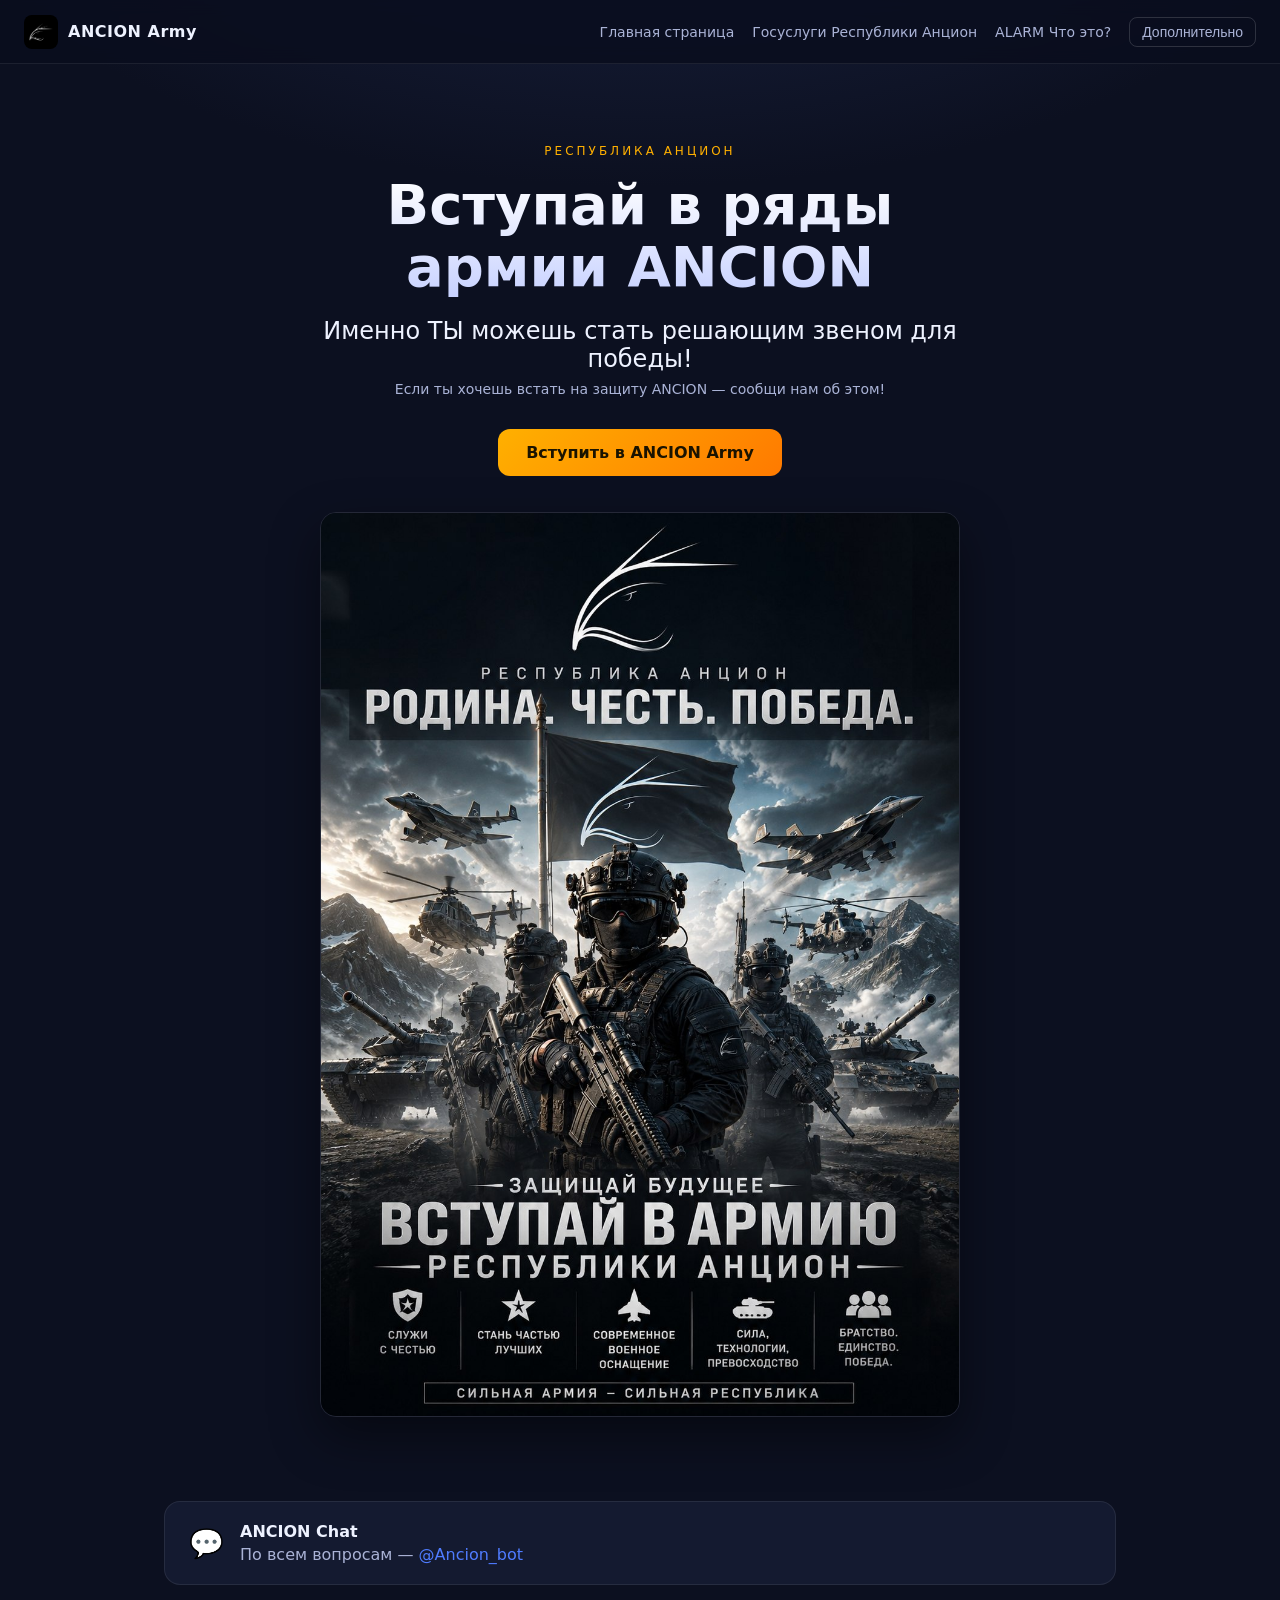
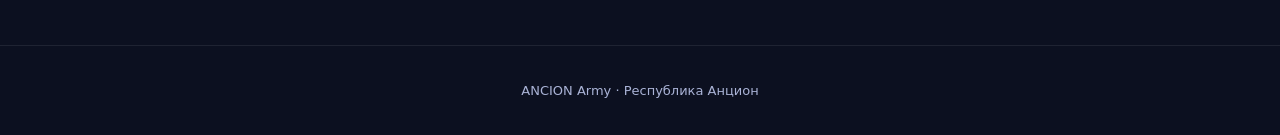
==== index.html @ 1d83d456 "Revert full-screen logo; keep normal-sized header logo" ====
<!doctype html>
<html lang="ru">
<head>
  <meta charset="utf-8">
  <meta name="viewport" content="width=device-width, initial-scale=1">
  <title>ANCION Army</title>
  <link rel="stylesheet" href="styles.css">
</head>
<body>
  <header class="site-header">
    <a class="brand" href="index.html" aria-label="ANCION Army home">
      <img src="logo.jpg" alt="ANCION Army" class="brand-logo">
      <span class="brand-name">ANCION Army</span>
    </a>
    <nav class="nav" aria-label="Main navigation">
      <a href="index.html">Главная страница</a>
      <a href="gosuslugi.html">Госуслуги Республики Анцион</a>
      <a href="alarm.html">ALARM Что это?</a>
      <div class="nav-group">
        <button class="nav-toggle" aria-expanded="false" aria-controls="more-menu">Дополнительно</button>
        <div class="dropdown" id="more-menu" hidden>
          <a href="stats.html">Статистика проекта</a>
          <a href="bank.html">AncionБанк</a>
          <a href="history.html">history</a>
        </div>
      </div>
    </nav>
  </header>

  <main class="page">
    <section class="hero">
      <div class="hero-inner">
        <p class="eyebrow">Республика Анцион</p>
        <h1>Вступай в ряды армии ANCION</h1>
        <p class="lead">Именно ТЫ можешь стать решающим звеном для победы!</p>
        <p class="sublead">Если ты хочешь встать на защиту ANCION — сообщи нам об этом!</p>
        <a class="cta" href="https://t.me/+lCoWDAy3qLc3NzRi">Вступить в ANCION Army</a>
        <img class="hero-banner" src="JoinArmy.jpg" alt="Join ANCION Army">
      </div>
    </section>

    <section class="chat-band">
      <div class="chat-card">
        <span class="chat-icon">💬</span>
        <div>
          <strong>ANCION Chat</strong>
          <p>По всем вопросам — <a href="https://t.me/+lCoWDAy3qLc3NzRi">@Ancion_bot</a></p>
        </div>
      </div>
    </section>
  </main>

  <footer class="site-footer">
    <p>ANCION Army · Республика Анцион</p>
  </footer>

  <script src="main.js"></script>
</body>
</html>
---- styles.css ----
:root {
  --bg: #0c1020;
  --bg-soft: #141a30;
  --accent: #ffb000;
  --accent-2: #4f7cff;
  --text: #eef2ff;
  --muted: #aab3d6;
  --header-h: 64px;
}

* { box-sizing: border-box; }

body {
  margin: 0;
  font-family: "Segoe UI", system-ui, -apple-system, Roboto, sans-serif;
  background: radial-gradient(1200px 600px at 50% -10%, #1b2444 0%, var(--bg) 60%);
  color: var(--text);
  min-height: 100vh;
}

a { color: var(--accent-2); text-decoration: none; }
a:hover { text-decoration: underline; }

.site-header {
  position: sticky;
  top: 0;
  z-index: 10;
  height: var(--header-h);
  display: flex;
  align-items: center;
  justify-content: space-between;
  gap: 16px;
  padding: 0 24px;
  background: rgba(10, 14, 30, 0.85);
  backdrop-filter: blur(8px);
  border-bottom: 1px solid rgba(255, 255, 255, 0.08);
}

.brand {
  display: flex;
  align-items: center;
  gap: 10px;
  font-weight: 700;
  color: var(--text);
}
.brand:hover { text-decoration: none; }

.brand-logo {
  width: 34px;
  height: 34px;
  border-radius: 8px;
  object-fit: cover;
  display: block;
}

.brand-name { letter-spacing: 0.5px; }

.nav {
  display: flex;
  align-items: center;
  gap: 18px;
}
.nav > a { color: var(--muted); font-size: 14px; }
.nav > a:hover { color: var(--text); text-decoration: none; }

.nav-group { position: relative; }
.nav-toggle {
  background: none;
  border: 1px solid rgba(255, 255, 255, 0.15);
  color: var(--muted);
  padding: 6px 12px;
  border-radius: 8px;
  cursor: pointer;
  font-size: 14px;
}
.nav-toggle:hover { color: var(--text); }

.dropdown {
  position: absolute;
  top: calc(100% + 8px);
  right: 0;
  min-width: 220px;
  background: var(--bg-soft);
  border: 1px solid rgba(255, 255, 255, 0.1);
  border-radius: 12px;
  padding: 10px;
  display: flex;
  flex-direction: column;
  gap: 4px;
  box-shadow: 0 20px 40px rgba(0, 0, 0, 0.4);
}
.dropdown[hidden] { display: none; }
.dropdown-label {
  font-size: 12px;
  text-transform: uppercase;
  letter-spacing: 1px;
  color: var(--muted);
  padding: 4px 8px;
}
.dropdown a {
  color: var(--text);
  padding: 8px 10px;
  border-radius: 8px;
  font-size: 14px;
}
.dropdown a:hover { background: rgba(255, 255, 255, 0.06); text-decoration: none; }

.page { max-width: 1000px; margin: 0 auto; padding: 0 24px; }

.hero {
  padding: 80px 0 60px;
  text-align: center;
}
.hero-inner { max-width: 720px; margin: 0 auto; }

.eyebrow {
  text-transform: uppercase;
  letter-spacing: 3px;
  font-size: 12px;
  color: var(--accent);
  margin: 0 0 16px;
}

.hero h1 {
  font-size: clamp(32px, 6vw, 56px);
  line-height: 1.1;
  margin: 0 0 20px;
  background: linear-gradient(180deg, #fff, #c8d2ff);
  -webkit-background-clip: text;
  background-clip: text;
  color: transparent;
}

.lead {
  font-size: clamp(18px, 3vw, 24px);
  color: var(--text);
  margin: 0 0 8px;
}
.sublead { color: var(--muted); margin: 0 0 32px; }
.sublead { font-size: 14px; }

.cta {
  display: inline-block;
  background: linear-gradient(135deg, var(--accent), #ff7a00);
  color: #1a1300;
  font-weight: 700;
  padding: 14px 28px;
  border-radius: 12px;
  transition: transform 0.15s ease, box-shadow 0.15s ease;
}
.cta:hover { text-decoration: none; transform: translateY(-2px); box-shadow: 0 12px 30px rgba(255, 176, 0, 0.35); }

.hero-banner {
  margin-top: 36px;
  width: 100%;
  max-width: 640px;
  border-radius: 16px;
  border: 1px solid rgba(255, 255, 255, 0.1);
  box-shadow: 0 20px 50px rgba(0, 0, 0, 0.45);
}

.content { padding: 60px 0; max-width: 760px; }
.content h1 {
  font-size: clamp(28px, 5vw, 44px);
  margin: 0 0 16px;
}
.content .lead { font-size: 18px; color: var(--muted); margin: 0 0 32px; }

.info-card {
  background: var(--bg-soft);
  border: 1px solid rgba(255, 255, 255, 0.08);
  border-radius: 16px;
  padding: 24px;
  margin-top: 24px;
}
.info-card h2 { margin-top: 0; }
.info-card p { color: var(--muted); margin: 0 0 16px; }

.primary-link {
  display: inline-block;
  background: linear-gradient(135deg, var(--accent-2), #6f9bff);
  color: #fff;
  font-weight: 600;
  padding: 10px 20px;
  border-radius: 10px;
}
.primary-link:hover { text-decoration: none; filter: brightness(1.1); }

.download-list {
  list-style: none;
  padding: 0;
  margin: 0;
  display: flex;
  flex-direction: column;
  gap: 14px;
}
.download-list li {
  display: flex;
  align-items: center;
  justify-content: space-between;
  gap: 16px;
  background: var(--bg-soft);
  border: 1px solid rgba(255, 255, 255, 0.08);
  border-radius: 12px;
  padding: 16px 20px;
}
.dl-name { font-weight: 600; }

.search-bar {
  width: 100%;
  max-width: 640px;
  padding: 14px 18px;
  border-radius: 12px;
  border: 1px solid rgba(255, 255, 255, 0.15);
  background: var(--bg-soft);
  color: var(--text);
  font-size: 15px;
}
.search-bar::placeholder { color: var(--muted); }
.search-bar:focus { outline: none; border-color: var(--accent-2); }

.service-grid {
  display: grid;
  grid-template-columns: repeat(auto-fit, minmax(240px, 1fr));
  gap: 18px;
  margin-top: 24px;
}
.service-card {
  display: block;
  background: var(--bg-soft);
  border: 1px solid rgba(255, 255, 255, 0.08);
  border-radius: 14px;
  padding: 22px;
  transition: transform 0.15s ease, border-color 0.15s ease;
}
.service-card:hover {
  text-decoration: none;
  transform: translateY(-3px);
  border-color: var(--accent-2);
}
.service-card h3 { margin: 0 0 8px; color: var(--accent-2); }
.service-card p { margin: 0 0 12px; color: var(--muted); font-size: 14px; }
.service-card .more { color: var(--accent-2); font-size: 14px; }

.alarm-layout {
  display: grid;
  grid-template-columns: 1fr 300px;
  gap: 32px;
  align-items: start;
}
@media (max-width: 820px) {
  .alarm-layout { grid-template-columns: 1fr; }
}

.infobox {
  background: var(--bg-soft);
  border: 1px solid rgba(255, 255, 255, 0.1);
  border-radius: 14px;
  padding: 16px;
  font-size: 14px;
}
.infobox .ib-title {
  text-align: center;
  font-size: 20px;
  font-weight: 700;
  margin-bottom: 12px;
}
.infobox img {
  width: 100%;
  border-radius: 8px;
  display: block;
}
.infobox .ib-credit {
  font-size: 12px;
  color: var(--muted);
  text-align: center;
  margin: 8px 0 12px;
}
.infobox table { width: 100%; border-collapse: collapse; }
.infobox td {
  padding: 6px 8px;
  border-bottom: 1px solid rgba(255, 255, 255, 0.08);
  vertical-align: top;
}
.infobox td:first-child { color: var(--muted); white-space: nowrap; }

.prose h2 { font-size: 26px; margin: 28px 0 12px; }
.prose h3 { font-size: 20px; margin: 22px 0 10px; color: var(--accent); }
.prose p { color: var(--muted); line-height: 1.6; margin: 0 0 14px; }
.prose ul { color: var(--muted); line-height: 1.7; padding-left: 20px; }
.prose a { color: var(--accent-2); }

.chat-band { padding: 20px 0 60px; }
.chat-card {
  display: flex;
  align-items: center;
  gap: 16px;
  background: var(--bg-soft);
  border: 1px solid rgba(255, 255, 255, 0.08);
  border-radius: 16px;
  padding: 20px 24px;
}
.chat-icon { font-size: 28px; }
.chat-card strong { display: block; font-size: 16px; }
.chat-card p { margin: 4px 0 0; color: var(--muted); }

.site-footer {
  border-top: 1px solid rgba(255, 255, 255, 0.08);
  padding: 24px;
  text-align: center;
  color: var(--muted);
  font-size: 13px;
}

@media (max-width: 720px) {
  .nav { gap: 10px; }
  .nav > a { display: none; }
  .site-header { padding: 0 16px; }
  .page { padding: 0 16px; }
}
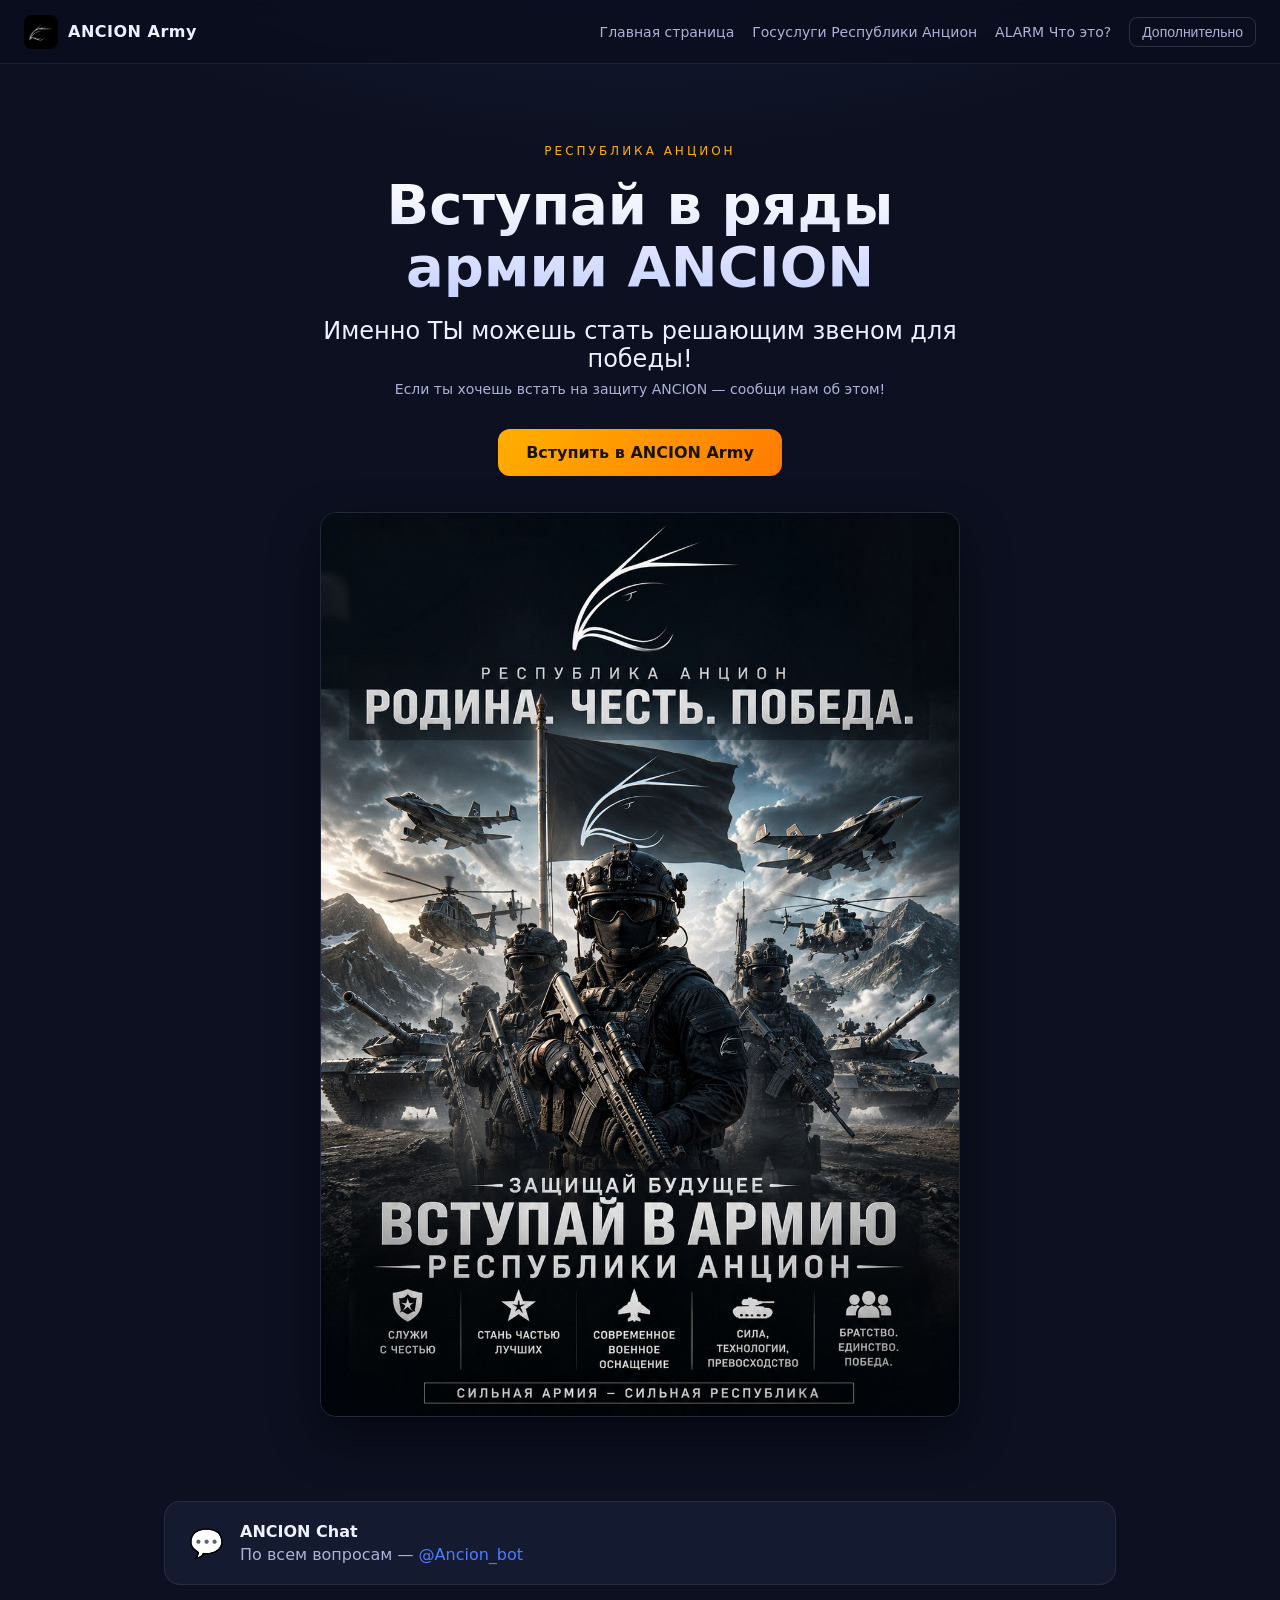
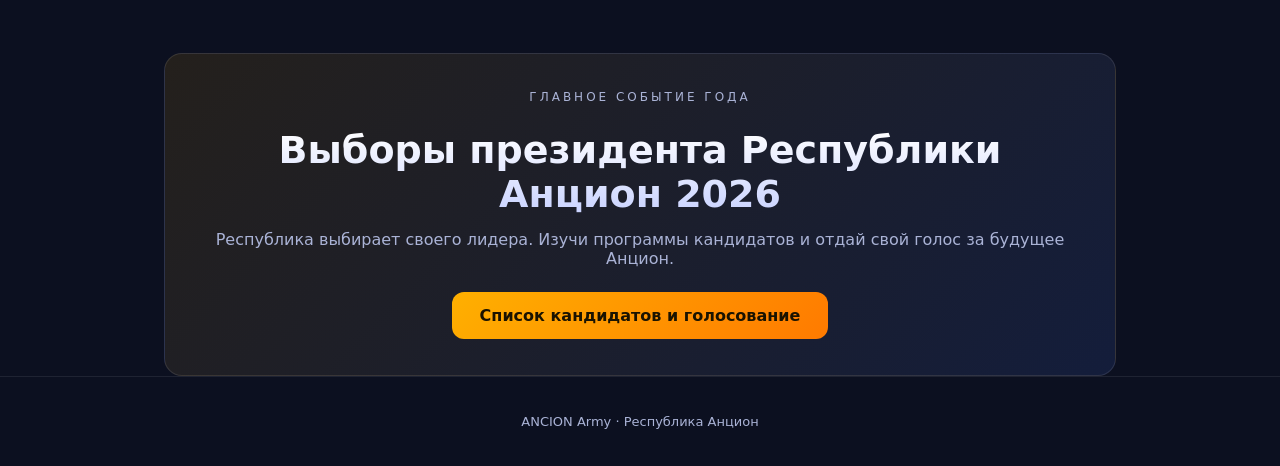
==== commit edca6e33: "Add main-page elections promo, enlarge candidate photos, voting form (Telegram + email)" ====
--- a/index.html
+++ b/index.html
@@ -4,7 +4,7 @@
   <meta charset="utf-8">
   <meta name="viewport" content="width=device-width, initial-scale=1">
   <title>ANCION Army</title>
-  <link rel="stylesheet" href="styles.css">
+  <link rel="stylesheet" href="styles.css?v=2">
 </head>
 <body>
   <header class="site-header">
@@ -22,6 +22,7 @@
           <a href="stats.html">Статистика проекта</a>
           <a href="bank.html">AncionБанк</a>
           <a href="history.html">history</a>
+          <a href="vybory.html">Выборы</a>
         </div>
       </div>
     </nav>
@@ -48,6 +49,13 @@
         </div>
       </div>
     </section>
+
+    <section class="election-promo">
+      <p class="eyebrow">Главное событие года</p>
+      <h2>Выборы президента Республики Анцион 2026</h2>
+      <p>Республика выбирает своего лидера. Изучи программы кандидатов и отдай свой голос за будущее Анцион.</p>
+      <a class="cta" href="vybory.html">Список кандидатов и голосование</a>
+    </section>
   </main>
 
   <footer class="site-footer">
--- a/styles.css
+++ b/styles.css
@@ -304,6 +304,138 @@
 .chat-card strong { display: block; font-size: 16px; }
 .chat-card p { margin: 4px 0 0; color: var(--muted); }
 
+.election-banner {
+  display: flex;
+  align-items: center;
+  gap: 16px;
+  flex-wrap: wrap;
+  background: linear-gradient(135deg, rgba(255, 176, 0, 0.12), rgba(79, 124, 255, 0.12));
+  border: 1px solid rgba(255, 255, 255, 0.1);
+  border-radius: 14px;
+  padding: 18px 22px;
+  margin: 24px 0 8px;
+}
+.election-banner p { margin: 0; color: var(--text); }
+.election-badge {
+  background: linear-gradient(135deg, var(--accent), #ff7a00);
+  color: #1a1300;
+  font-weight: 700;
+  font-size: 13px;
+  padding: 6px 12px;
+  border-radius: 999px;
+  white-space: nowrap;
+}
+
+.candidate-card {
+  display: grid;
+  grid-template-columns: 320px 1fr;
+  gap: 28px;
+  align-items: start;
+  background: var(--bg-soft);
+  border: 1px solid rgba(255, 255, 255, 0.08);
+  border-radius: 18px;
+  padding: 28px;
+  margin-top: 28px;
+}
+.candidate-photo img {
+  width: 100%;
+  border-radius: 14px;
+  border: 1px solid rgba(255, 255, 255, 0.1);
+  display: block;
+  object-fit: cover;
+  aspect-ratio: 3 / 4;
+}
+.candidate-body h2 {
+  margin: 0 0 4px;
+  font-size: 30px;
+  background: linear-gradient(180deg, #fff, #c8d2ff);
+  -webkit-background-clip: text;
+  background-clip: text;
+  color: transparent;
+}
+.candidate-tag {
+  color: var(--accent);
+  font-weight: 600;
+  margin: 0 0 16px;
+  font-size: 15px;
+}
+.candidate-body p { color: var(--muted); line-height: 1.65; margin: 0 0 14px; }
+.candidate-body ul { color: var(--muted); line-height: 1.7; padding-left: 20px; margin: 0 0 14px; }
+.candidate-body strong { color: var(--text); }
+
+.election-cta { text-align: center; margin: 32px 0 8px; }
+
+.vote-section {
+  background: linear-gradient(135deg, rgba(79, 124, 255, 0.1), rgba(255, 176, 0, 0.08));
+  border: 1px solid rgba(255, 255, 255, 0.1);
+  border-radius: 18px;
+  padding: 32px 28px;
+  margin-top: 36px;
+  text-align: center;
+}
+.vote-section h2 {
+  font-size: clamp(24px, 4vw, 34px);
+  margin: 0 0 8px;
+  background: linear-gradient(180deg, #fff, #c8d2ff);
+  -webkit-background-clip: text;
+  background-clip: text;
+  color: transparent;
+}
+.vote-section .lead { color: var(--muted); margin: 0 0 24px; }
+
+.tg-login { margin-bottom: 24px; }
+.tg-hint { color: var(--muted); font-size: 14px; margin: 12px 0 0; }
+
+.vote-form { max-width: 520px; margin: 0 auto; text-align: left; }
+.party-choices {
+  border: 1px solid rgba(255, 255, 255, 0.12);
+  border-radius: 14px;
+  padding: 18px 20px;
+  margin: 0 0 22px;
+  display: flex;
+  flex-direction: column;
+  gap: 12px;
+}
+.party-choices legend { color: var(--accent); font-weight: 600; padding: 0 6px; }
+.party-option {
+  display: flex;
+  align-items: center;
+  gap: 10px;
+  color: var(--text);
+  font-size: 16px;
+  cursor: pointer;
+  padding: 8px 10px;
+  border-radius: 10px;
+  transition: background 0.15s ease;
+}
+.party-option:hover { background: rgba(255, 255, 255, 0.05); }
+.party-option input { accent-color: var(--accent); width: 18px; height: 18px; }
+.vote-form .cta { width: 100%; text-align: center; border: none; cursor: pointer; }
+.vote-form .cta:disabled { opacity: 0.5; cursor: not-allowed; filter: grayscale(0.4); }
+
+.election-promo {
+  text-align: center;
+  background: linear-gradient(135deg, rgba(255, 176, 0, 0.1), rgba(79, 124, 255, 0.12));
+  border: 1px solid rgba(255, 255, 255, 0.1);
+  border-radius: 18px;
+  padding: 36px 28px;
+  margin-top: 8px;
+}
+.election-promo h2 {
+  font-size: clamp(24px, 4vw, 38px);
+  margin: 0 0 14px;
+  background: linear-gradient(180deg, #fff, #c8d2ff);
+  -webkit-background-clip: text;
+  background-clip: text;
+  color: transparent;
+}
+.election-promo p { color: var(--muted); margin: 0 0 24px; }
+
+@media (max-width: 720px) {
+  .candidate-card { grid-template-columns: 1fr; }
+  .candidate-photo { max-width: 280px; }
+}
+
 .site-footer {
   border-top: 1px solid rgba(255, 255, 255, 0.08);
   padding: 24px;
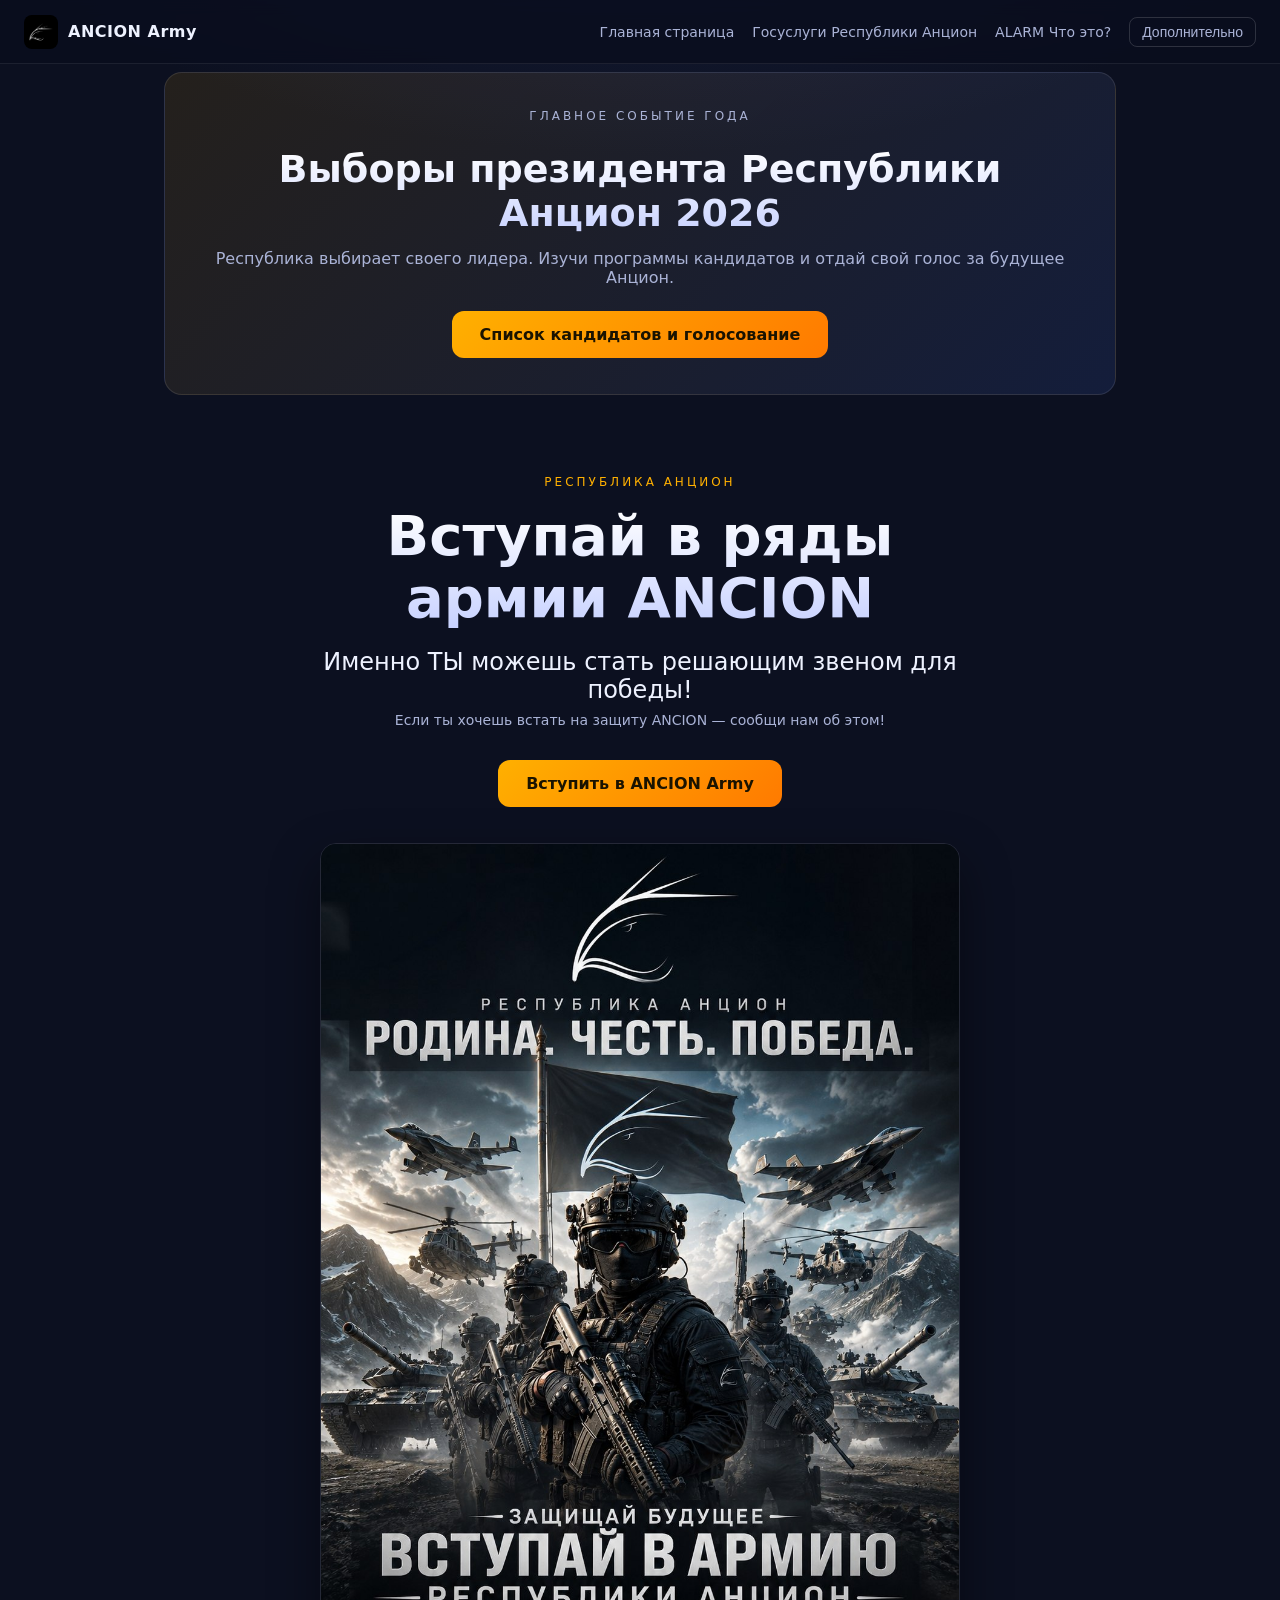
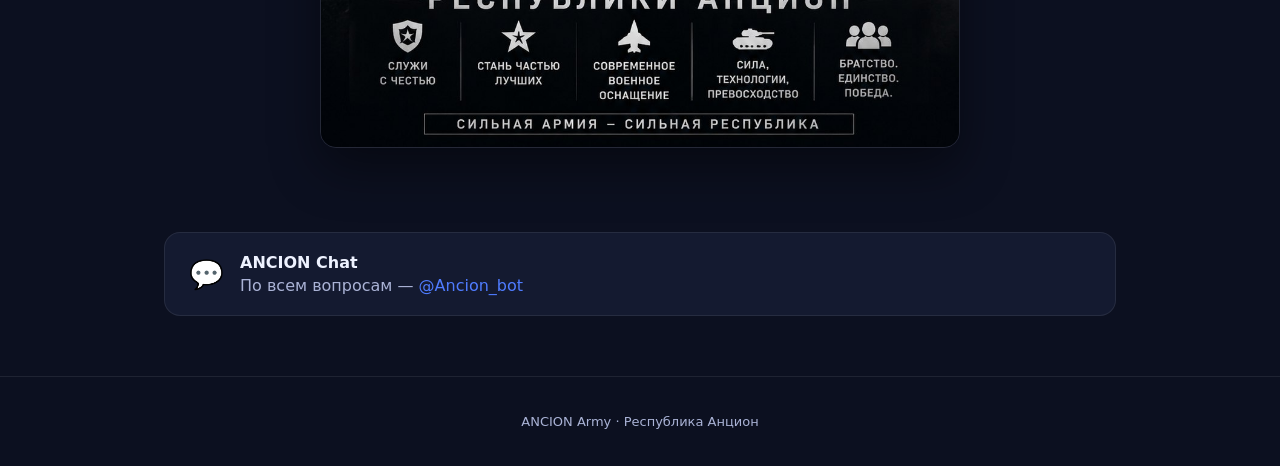
==== commit f5c184cb: "Rename candidate to Ancion, move elections promo to top of homepage, improve mobile nav" ====
--- a/index.html
+++ b/index.html
@@ -29,6 +29,13 @@
   </header>
 
   <main class="page">
+    <section class="election-promo">
+      <p class="eyebrow">Главное событие года</p>
+      <h2>Выборы президента Республики Анцион 2026</h2>
+      <p>Республика выбирает своего лидера. Изучи программы кандидатов и отдай свой голос за будущее Анцион.</p>
+      <a class="cta" href="vybory.html">Список кандидатов и голосование</a>
+    </section>
+
     <section class="hero">
       <div class="hero-inner">
         <p class="eyebrow">Республика Анцион</p>
@@ -49,13 +56,6 @@
         </div>
       </div>
     </section>
-
-    <section class="election-promo">
-      <p class="eyebrow">Главное событие года</p>
-      <h2>Выборы президента Республики Анцион 2026</h2>
-      <p>Республика выбирает своего лидера. Изучи программы кандидатов и отдай свой голос за будущее Анцион.</p>
-      <a class="cta" href="vybory.html">Список кандидатов и голосование</a>
-    </section>
   </main>
 
   <footer class="site-footer">
--- a/styles.css
+++ b/styles.css
@@ -445,8 +445,34 @@
 }
 
 @media (max-width: 720px) {
-  .nav { gap: 10px; }
-  .nav > a { display: none; }
-  .site-header { padding: 0 16px; }
+  .site-header {
+    flex-wrap: wrap;
+    height: auto;
+    padding: 10px 16px;
+    gap: 6px 12px;
+  }
+  .brand { flex: 1 1 auto; }
+  .nav {
+    flex: 1 1 100%;
+    flex-wrap: wrap;
+    gap: 8px 14px;
+    justify-content: flex-start;
+  }
+  .nav > a { display: inline; font-size: 13px; }
+  .nav-group { position: static; }
+  .nav-toggle { display: none; }
+  .dropdown {
+    position: static;
+    display: flex;
+    flex-direction: column;
+    min-width: 0;
+    box-shadow: none;
+    border: none;
+    background: transparent;
+    padding: 0;
+    margin-top: 2px;
+  }
+  .dropdown[hidden] { display: flex; }
+  .dropdown a { padding: 4px 0; }
   .page { padding: 0 16px; }
 }
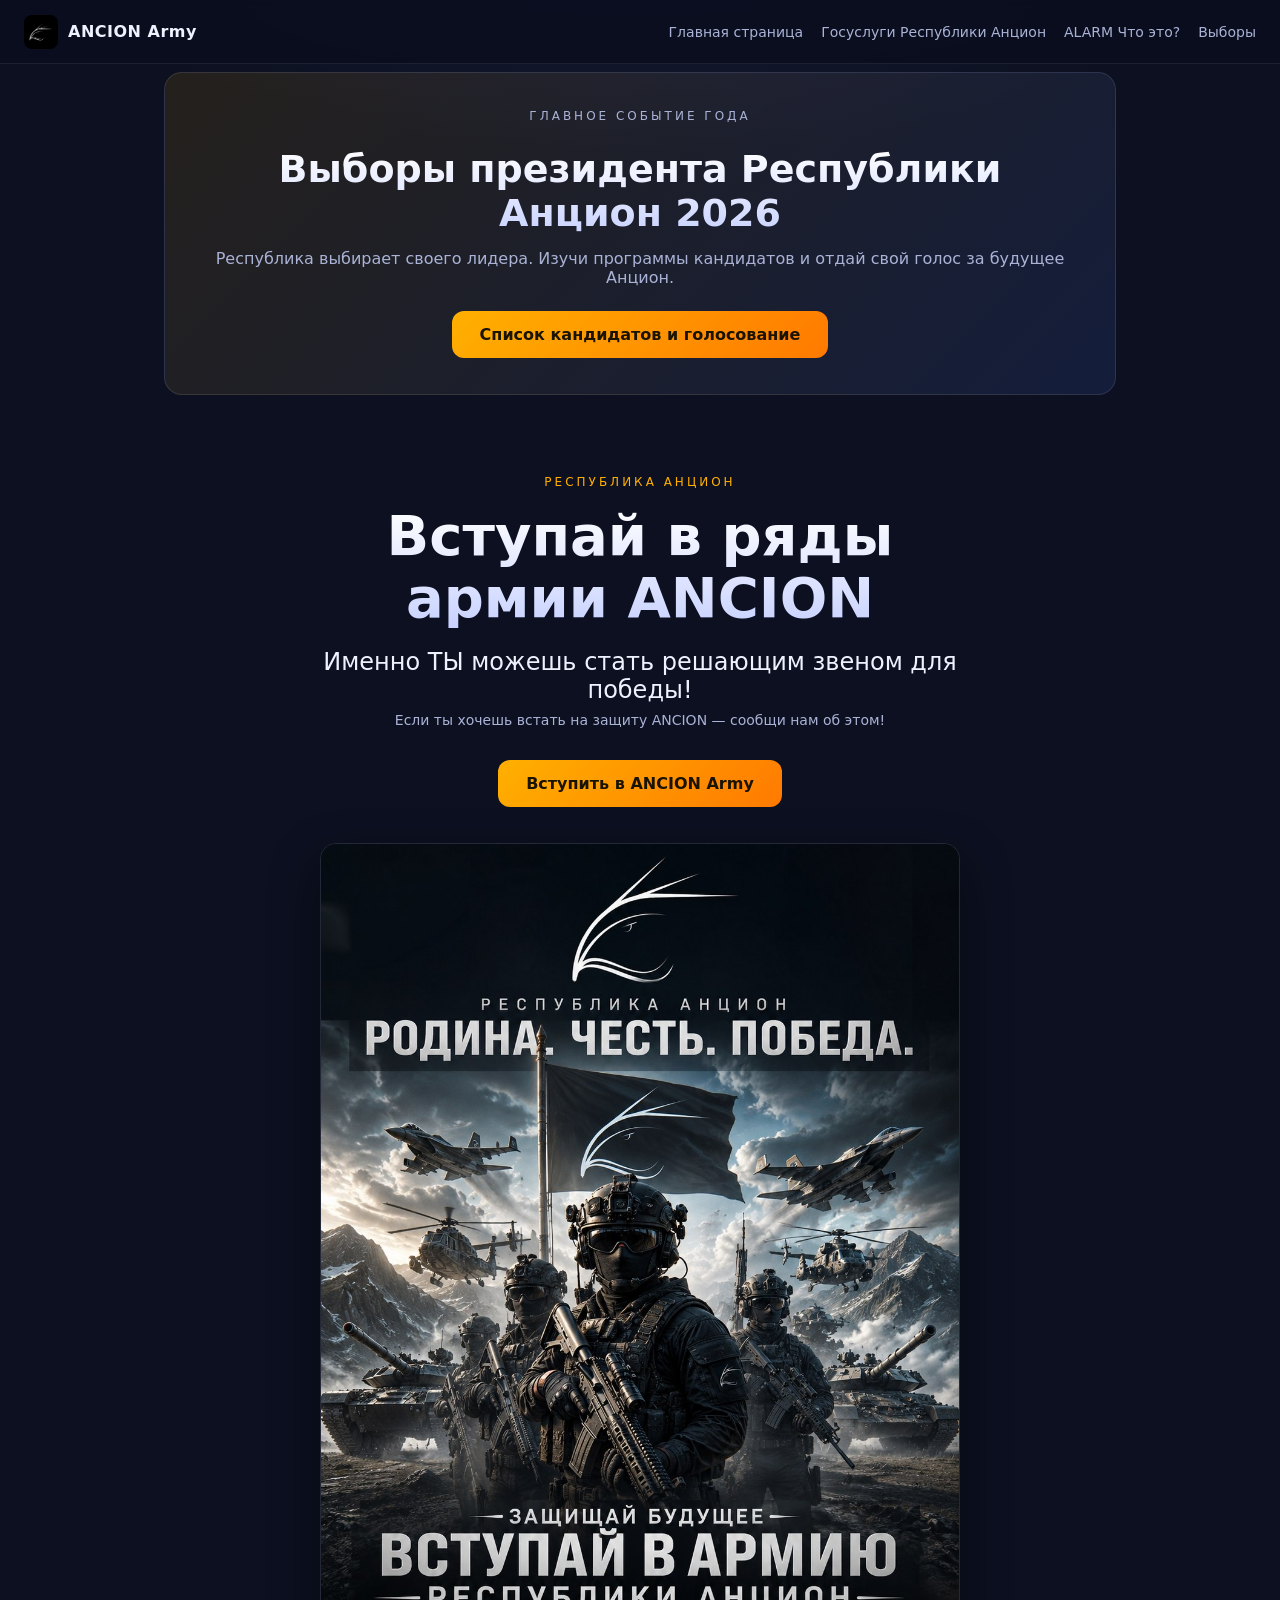
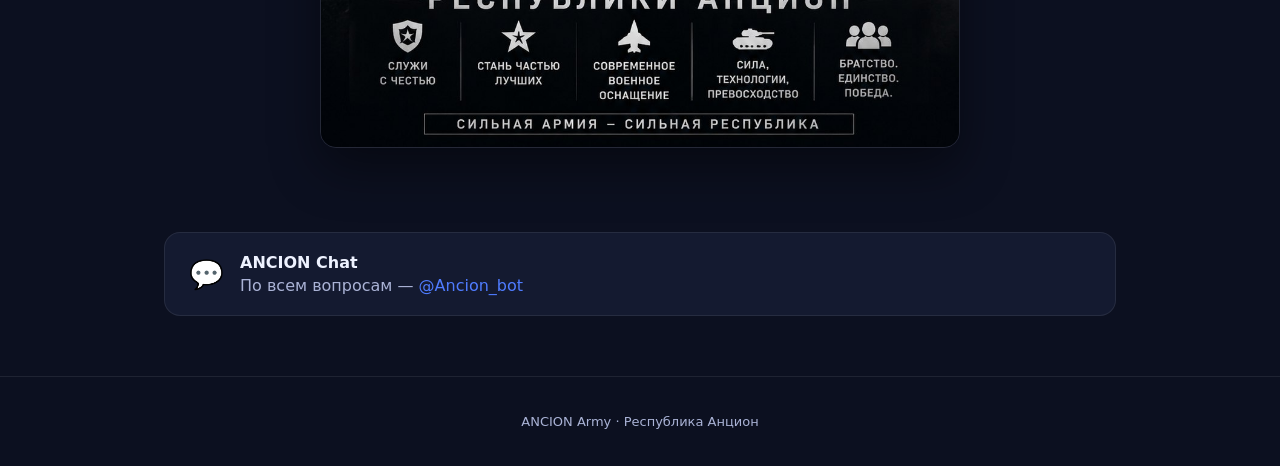
==== commit aa6b449d: "Enlarge candidate photos; remove stats/bank/history nav links, promote Elections to top nav" ====
--- a/index.html
+++ b/index.html
@@ -1,4 +1,4 @@
-<!doctype html>
+﻿<!doctype html>
 <html lang="ru">
 <head>
   <meta charset="utf-8">
@@ -16,15 +16,7 @@
       <a href="index.html">Главная страница</a>
       <a href="gosuslugi.html">Госуслуги Республики Анцион</a>
       <a href="alarm.html">ALARM Что это?</a>
-      <div class="nav-group">
-        <button class="nav-toggle" aria-expanded="false" aria-controls="more-menu">Дополнительно</button>
-        <div class="dropdown" id="more-menu" hidden>
-          <a href="stats.html">Статистика проекта</a>
-          <a href="bank.html">AncionБанк</a>
-          <a href="history.html">history</a>
-          <a href="vybory.html">Выборы</a>
-        </div>
-      </div>
+      <a href="vybory.html">Выборы</a>
     </nav>
   </header>
 
--- a/styles.css
+++ b/styles.css
@@ -328,7 +328,7 @@
 
 .candidate-card {
   display: grid;
-  grid-template-columns: 320px 1fr;
+  grid-template-columns: 420px 1fr;
   gap: 28px;
   align-items: start;
   background: var(--bg-soft);
@@ -433,7 +433,7 @@
 
 @media (max-width: 720px) {
   .candidate-card { grid-template-columns: 1fr; }
-  .candidate-photo { max-width: 280px; }
+  .candidate-photo { max-width: 360px; }
 }
 
 .site-footer {
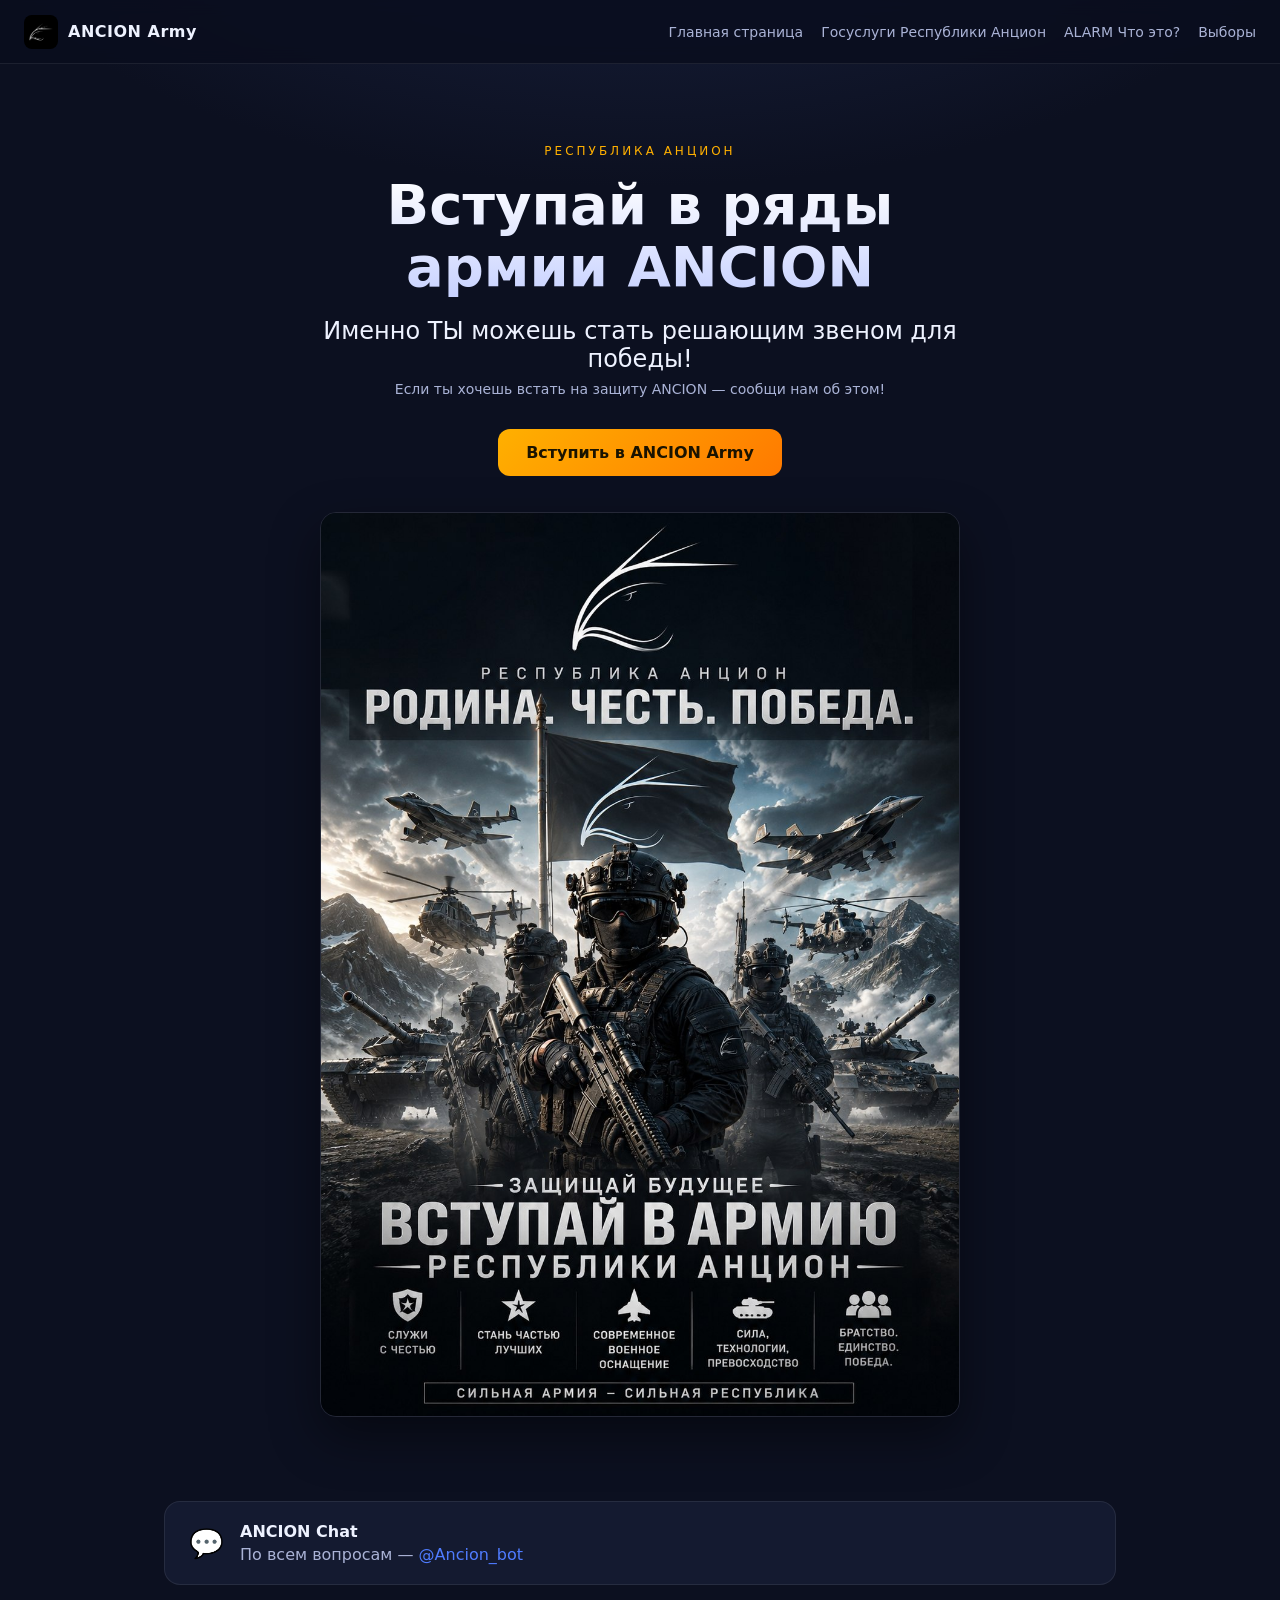
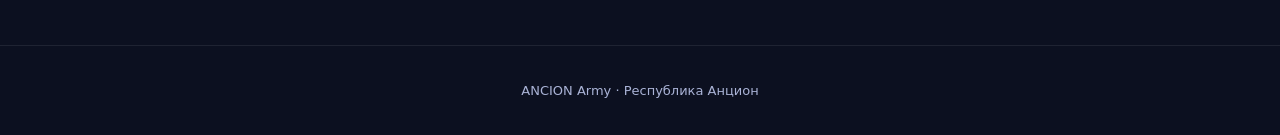
==== commit f3da51b0: "remove voting form, remove main page election button, add vote counting text" ====
--- a/index.html
+++ b/index.html
@@ -8,6 +8,7 @@
 </head>
 <body>
   <header class="site-header">
+    <button class="nav-burger" id="nav-burger" aria-label="Открыть меню" aria-expanded="false">☰</button>
     <a class="brand" href="index.html" aria-label="ANCION Army home">
       <img src="logo.jpg" alt="ANCION Army" class="brand-logo">
       <span class="brand-name">ANCION Army</span>
@@ -19,15 +20,9 @@
       <a href="vybory.html">Выборы</a>
     </nav>
   </header>
+  <div class="nav-overlay" id="nav-overlay" hidden></div>
 
   <main class="page">
-    <section class="election-promo">
-      <p class="eyebrow">Главное событие года</p>
-      <h2>Выборы президента Республики Анцион 2026</h2>
-      <p>Республика выбирает своего лидера. Изучи программы кандидатов и отдай свой голос за будущее Анцион.</p>
-      <a class="cta" href="vybory.html">Список кандидатов и голосование</a>
-    </section>
-
     <section class="hero">
       <div class="hero-inner">
         <p class="eyebrow">Республика Анцион</p>
--- a/styles.css
+++ b/styles.css
@@ -24,7 +24,7 @@
 .site-header {
   position: sticky;
   top: 0;
-  z-index: 10;
+  z-index: 60;
   height: var(--header-h);
   display: flex;
   align-items: center;
@@ -343,7 +343,7 @@
   border: 1px solid rgba(255, 255, 255, 0.1);
   display: block;
   object-fit: cover;
-  aspect-ratio: 3 / 4;
+  aspect-ratio: 2 / 3;
 }
 .candidate-body h2 {
   margin: 0 0 4px;
@@ -432,8 +432,9 @@
 .election-promo p { color: var(--muted); margin: 0 0 24px; }
 
 @media (max-width: 720px) {
-  .candidate-card { grid-template-columns: 1fr; }
-  .candidate-photo { max-width: 360px; }
+  .candidate-card { grid-template-columns: 1fr; padding: 18px; }
+  .candidate-photo { max-width: 100%; margin: 0 auto; }
+  .candidate-photo img { aspect-ratio: 2 / 3; }
 }
 
 .site-footer {
@@ -444,35 +445,66 @@
   font-size: 13px;
 }
 
+.nav-burger {
+  display: none;
+  position: relative;
+  z-index: 70;
+  background: none;
+  border: 1px solid rgba(255, 255, 255, 0.15);
+  color: var(--text);
+  font-size: 22px;
+  line-height: 1;
+  width: 42px;
+  height: 42px;
+  border-radius: 10px;
+  cursor: pointer;
+  align-items: center;
+  justify-content: center;
+  padding: 0;
+}
+.nav-overlay {
+  display: none;
+  position: fixed;
+  inset: 0;
+  background: rgba(0, 0, 0, 0.55);
+  z-index: 40;
+}
+.nav-overlay.open { display: block; }
+
 @media (max-width: 720px) {
+  .nav-burger { display: inline-flex; }
   .site-header {
-    flex-wrap: wrap;
     height: auto;
     padding: 10px 16px;
-    gap: 6px 12px;
+    gap: 12px;
   }
-  .brand { flex: 1 1 auto; }
+  .brand { margin-left: auto; }
   .nav {
-    flex: 1 1 100%;
-    flex-wrap: wrap;
-    gap: 8px 14px;
-    justify-content: flex-start;
+    position: fixed;
+    top: 0;
+    left: 0;
+    height: 100vh;
+    width: 260px;
+    max-width: 80vw;
+    flex-direction: column;
+    align-items: stretch;
+    gap: 4px;
+    background: var(--bg-soft);
+    padding: 72px 20px 24px;
+    transform: translateX(-100%);
+    transition: transform 0.25s ease;
+    z-index: 50;
+    box-shadow: 0 20px 50px rgba(0, 0, 0, 0.5);
+    border-right: 1px solid rgba(255, 255, 255, 0.1);
   }
-  .nav > a { display: inline; font-size: 13px; }
-  .nav-group { position: static; }
-  .nav-toggle { display: none; }
-  .dropdown {
-    position: static;
-    display: flex;
-    flex-direction: column;
-    min-width: 0;
-    box-shadow: none;
-    border: none;
-    background: transparent;
-    padding: 0;
-    margin-top: 2px;
+  .nav.open { transform: translateX(0); }
+  .nav > a {
+    display: block;
+    width: 100%;
+    padding: 14px 12px;
+    font-size: 16px;
+    border-radius: 10px;
   }
-  .dropdown[hidden] { display: flex; }
-  .dropdown a { padding: 4px 0; }
+  .nav > a:hover { background: rgba(255, 255, 255, 0.06); }
   .page { padding: 0 16px; }
 }
